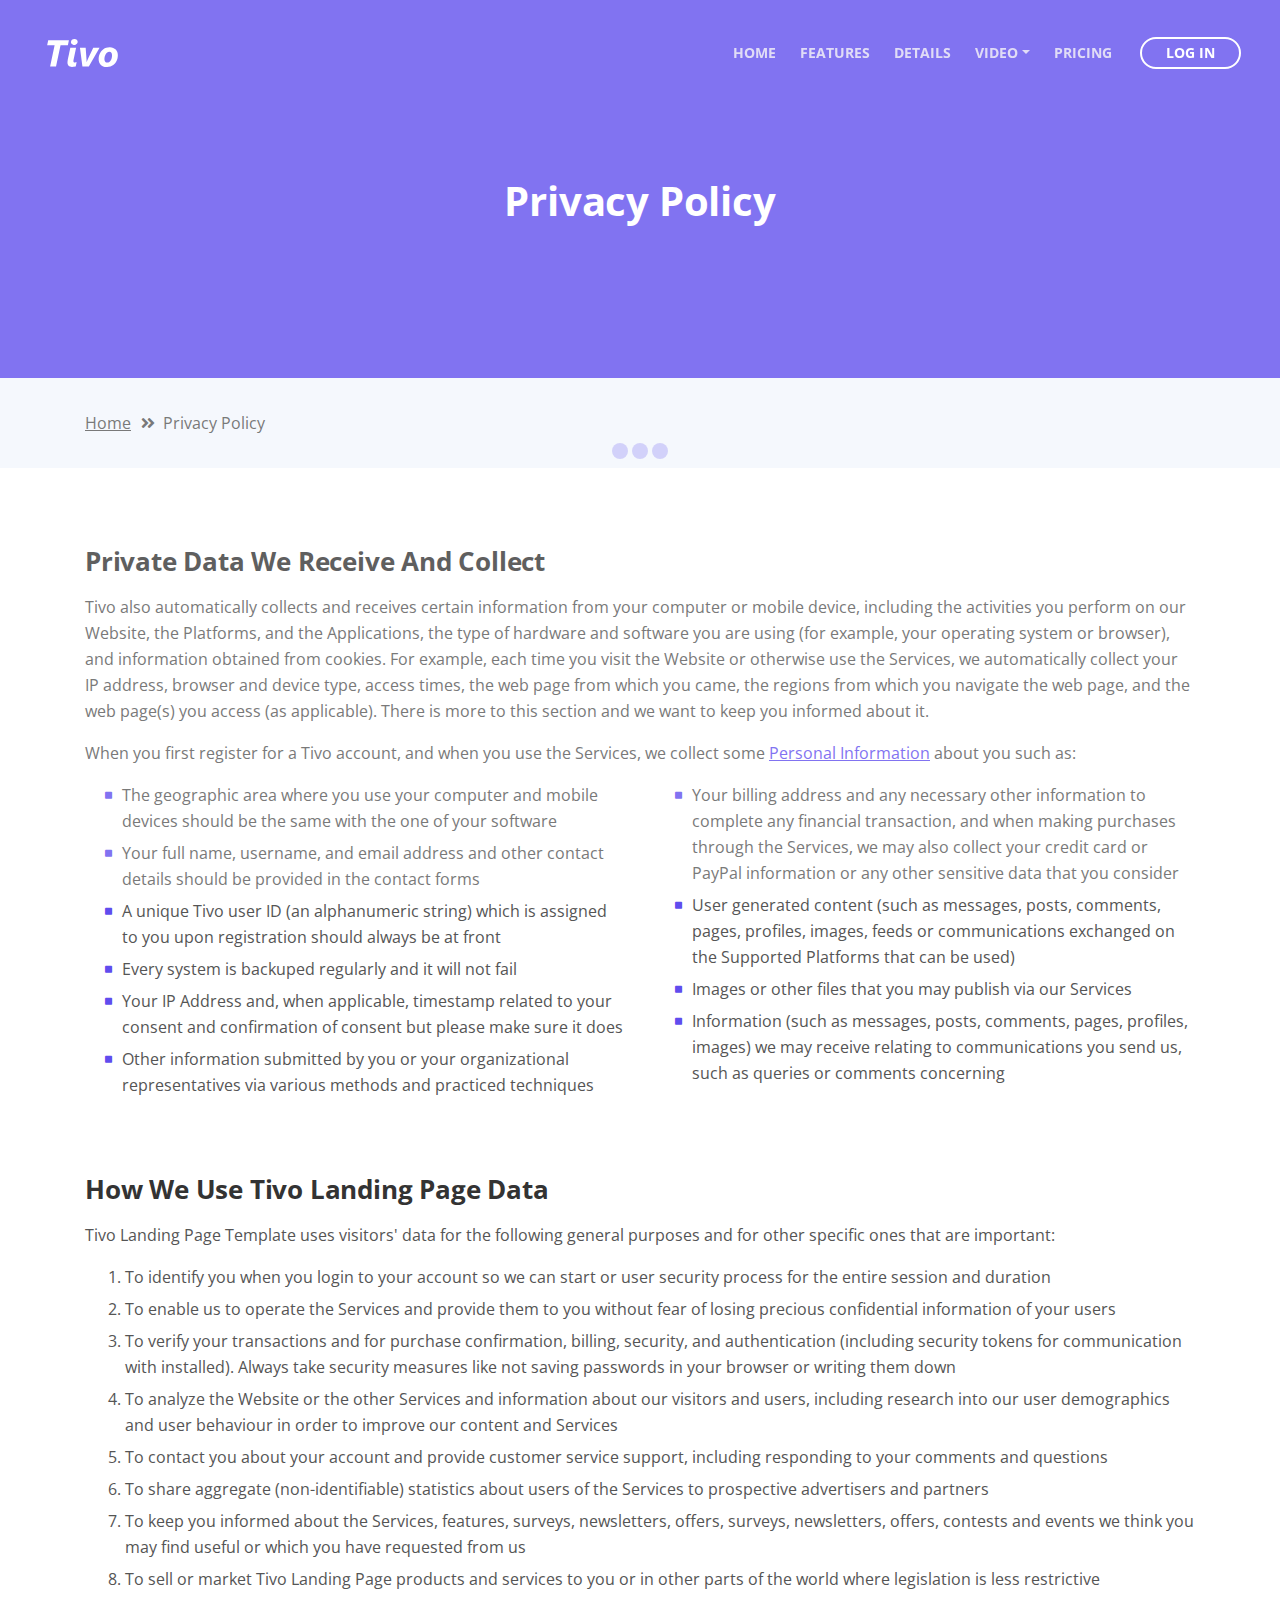
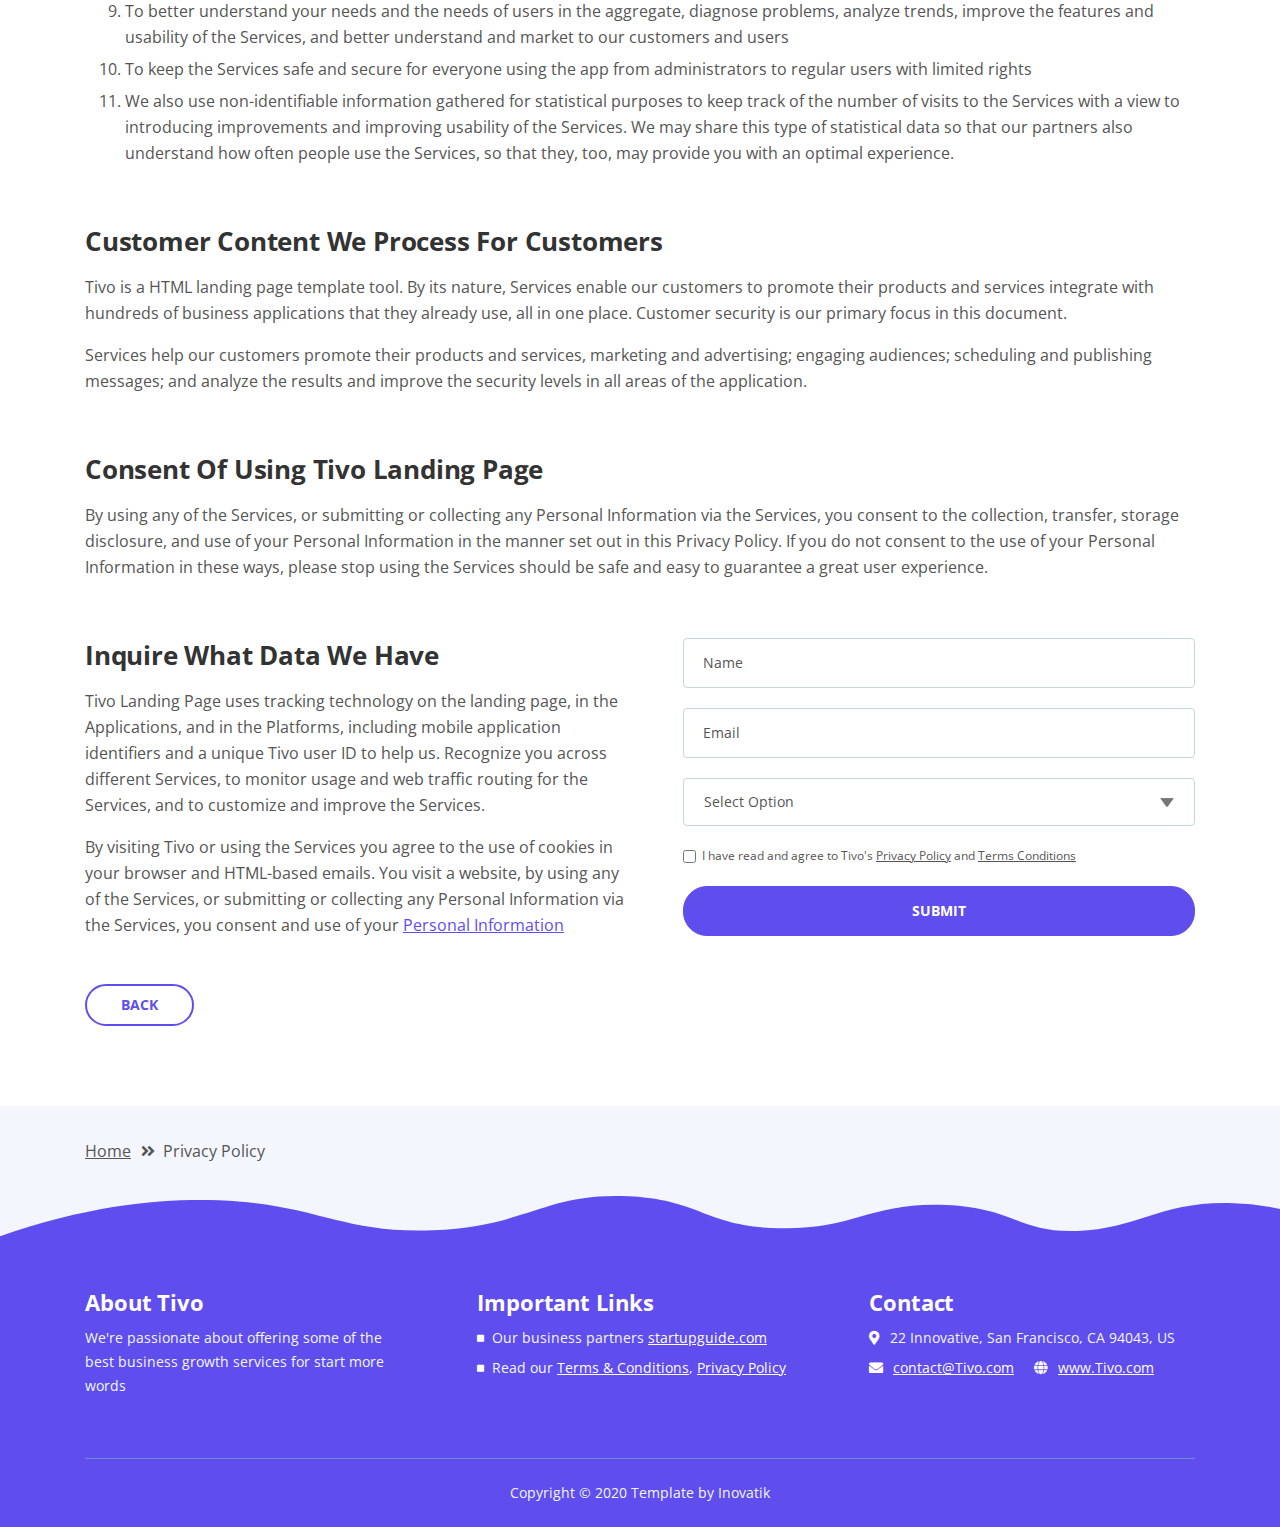
==== privacy-policy.html @ fe03e33a "Changed src to tivo-template" ====
<!DOCTYPE html>
<html lang="en">
<head>
    <meta charset="utf-8">
    <meta name="viewport" content="width=device-width, initial-scale=1, shrink-to-fit=no">
    
    <!-- SEO Meta Tags -->
    <meta name="description" content="Tivo is a HTML landing page template built with Bootstrap to help you crate engaging presentations for SaaS apps and convert visitors into users.">
    <meta name="author" content="Inovatik">

    <!-- OG Meta Tags to improve the way the post looks when you share the page on LinkedIn, Facebook, Google+ -->
	<meta property="og:site_name" content="" /> <!-- website name -->
	<meta property="og:site" content="" /> <!-- website link -->
	<meta property="og:title" content=""/> <!-- title shown in the actual shared post -->
	<meta property="og:description" content="" /> <!-- description shown in the actual shared post -->
	<meta property="og:image" content="" /> <!-- image link, make sure it's jpg -->
	<meta property="og:url" content="" /> <!-- where do you want your post to link to -->
	<meta property="og:type" content="article" />

    <!-- Website Title -->
    <title>Privacy Policy - Tivo - SaaS App HTML Landing Page Template</title>
    
    <!-- Styles -->
    <link href="https://fonts.googleapis.com/css?family=Open+Sans:400,400i,700&display=swap&subset=latin-ext" rel="stylesheet">
    <link href="css/bootstrap.css" rel="stylesheet">
    <link href="css/fontawesome-all.css" rel="stylesheet">
    <link href="css/swiper.css" rel="stylesheet">
	<link href="css/magnific-popup.css" rel="stylesheet">
	<link href="css/styles.css" rel="stylesheet">
	
	<!-- Favicon  -->
    <link rel="icon" href="images/favicon.png">
</head>
<body data-spy="scroll" data-target=".fixed-top">
    
    <!-- Preloader -->
	<div class="spinner-wrapper">
        <div class="spinner">
            <div class="bounce1"></div>
            <div class="bounce2"></div>
            <div class="bounce3"></div>
        </div>
    </div>
    <!-- end of preloader -->
    

    <!-- Navigation -->
    <nav class="navbar navbar-expand-lg navbar-dark navbar-custom fixed-top">
        <div class="container">

            <!-- Text Logo - Use this if you don't have a graphic logo -->
            <!-- <a class="navbar-brand logo-text page-scroll" href="index.html">Tivo</a> -->

            <!-- Image Logo -->
            <a class="navbar-brand logo-image" href="index.html"><img src="images/logo.svg" alt="alternative"></a> 
            
            <!-- Mobile Menu Toggle Button -->
            <button class="navbar-toggler" type="button" data-toggle="collapse" data-target="#navbarsExampleDefault" aria-controls="navbarsExampleDefault" aria-expanded="false" aria-label="Toggle navigation">
                <span class="navbar-toggler-awesome fas fa-bars"></span>
                <span class="navbar-toggler-awesome fas fa-times"></span>
            </button>
            <!-- end of mobile menu toggle button -->

            <div class="collapse navbar-collapse" id="navbarsExampleDefault">
                <ul class="navbar-nav ml-auto">
                    <li class="nav-item">
                        <a class="nav-link page-scroll" href="index.html#header">HOME <span class="sr-only">(current)</span></a>
                    </li>
                    <li class="nav-item">
                        <a class="nav-link page-scroll" href="index.html#features">FEATURES</a>
                    </li>
                    <li class="nav-item">
                        <a class="nav-link page-scroll" href="index.html#details">DETAILS</a>
                    </li>

                    <!-- Dropdown Menu -->          
                    <li class="nav-item dropdown">
                        <a class="nav-link dropdown-toggle page-scroll" href="index.html#video" id="navbarDropdown" role="button" aria-haspopup="true" aria-expanded="false">VIDEO</a>
                        <div class="dropdown-menu" aria-labelledby="navbarDropdown">
                            <a class="dropdown-item" href="article-details.html"><span class="item-text">ARTICLE DETAILS</span></a>
                            <div class="dropdown-items-divide-hr"></div>
                            <a class="dropdown-item" href="terms-conditions.html"><span class="item-text">TERMS CONDITIONS</span></a>
                            <div class="dropdown-items-divide-hr"></div>
                            <a class="dropdown-item" href="privacy-policy.html"><span class="item-text">PRIVACY POLICY</span></a>
                        </div>
                    </li>
                    <!-- end of dropdown menu -->

                    <li class="nav-item">
                        <a class="nav-link page-scroll" href="index.html#pricing">PRICING</a>
                    </li>
                </ul>
                <span class="nav-item">
                    <a class="btn-outline-sm" href="log-in.html">LOG IN</a>
                </span>
            </div>
        </div> <!-- end of container -->
    </nav> <!-- end of navbar -->
    <!-- end of navigation -->


    <!-- Header -->
    <header id="header" class="ex-header">
        <div class="container">
            <div class="row">
                <div class="col-md-12">
                    <h1>Privacy Policy</h1>
                </div> <!-- end of col -->
            </div> <!-- end of row -->
        </div> <!-- end of container -->
    </header> <!-- end of ex-header -->
    <!-- end of header -->


    <!-- Breadcrumbs -->
    <div class="ex-basic-1">
        <div class="container">
            <div class="row">
                <div class="col-lg-12">
                    <div class="breadcrumbs">
                        <a href="index.html">Home</a><i class="fa fa-angle-double-right"></i><span>Privacy Policy</span>
                    </div> <!-- end of breadcrumbs -->
                </div> <!-- end of col -->
            </div> <!-- end of row -->
        </div> <!-- end of container -->
    </div> <!-- end of ex-basic-1 -->
    <!-- end of breadcrumbs -->


    <!-- Privacy Content -->
    <div class="ex-basic-2">
        <div class="container">
            <div class="row">
                <div class="col-lg-12">
                    <div class="text-container">
                        <h3>Private Data We Receive And Collect</h3>
                        <p>Tivo also automatically collects and receives certain information from your computer or mobile device, including the activities you perform on our Website, the Platforms, and the Applications, the type of hardware and software you are using (for example, your operating system or browser), and information obtained from cookies. For example, each time you visit the Website or otherwise use the Services, we automatically collect your IP address, browser and device type, access times, the web page from which you came, the regions from which you navigate the web page, and the web page(s) you access (as applicable). There is more to this section and we want to keep you informed about it.</p>
                        <p>When you first register for a Tivo account, and when you use the Services, we collect some <a class="blue" href="#your-link">Personal Information</a> about you such as:</p>
                        <div class="row">
                            <div class="col-md-6">
                                <ul class="list-unstyled li-space-lg indent">
                                    <li class="media">
                                        <i class="fas fa-square"></i>
                                        <div class="media-body">The geographic area where you use your computer and mobile devices should be the same with the one of your software</div>
                                    </li>
                                    <li class="media">
                                        <i class="fas fa-square"></i>
                                        <div class="media-body">Your full name, username, and email address and other contact details should be provided in the contact forms</div>
                                    </li>
                                    <li class="media">
                                        <i class="fas fa-square"></i>
                                        <div class="media-body">A unique Tivo user ID (an alphanumeric string) which is assigned to you upon registration should always be at front</div>
                                    </li>
                                    <li class="media">
                                        <i class="fas fa-square"></i>
                                        <div class="media-body">Every system is backuped regularly and it will not fail</div>
                                    </li>
                                    <li class="media">
                                        <i class="fas fa-square"></i>
                                        <div class="media-body">Your IP Address and, when applicable, timestamp related to your consent and confirmation of consent but please make sure it does</div>
                                    </li>
                                    <li class="media">
                                        <i class="fas fa-square"></i>
                                        <div class="media-body">Other information submitted by you or your organizational representatives via various methods and practiced techniques</div>
                                    </li>
                                </ul>
                            </div> <!-- end of col -->

                            <div class="col-md-6">
                                <ul class="list-unstyled li-space-lg indent">
                                    <li class="media">
                                        <i class="fas fa-square"></i>
                                        <div class="media-body">Your billing address and any necessary other information to complete any financial transaction, and when making purchases through the Services, we may also collect your credit card or PayPal information or any other sensitive data that you consider</div>
                                    </li>
                                    <li class="media">
                                        <i class="fas fa-square"></i>
                                        <div class="media-body">User generated content (such as messages, posts, comments, pages, profiles, images, feeds or communications exchanged on the Supported Platforms that can be used)</div>
                                    </li>
                                    <li class="media">
                                        <i class="fas fa-square"></i>
                                        <div class="media-body">Images or other files that you may publish via our Services</div>
                                    </li>
                                    <li class="media">
                                        <i class="fas fa-square"></i>
                                        <div class="media-body">Information (such as messages, posts, comments, pages, profiles, images) we may receive relating to communications you send us, such as queries or comments concerning</div>
                                    </li>
                                </ul>
                            </div> <!-- end of col -->
                        </div> <!-- end of row -->
                    </div> <!-- end of text-container-->
                    
                    <div class="text-container">
                        <h3>How We Use Tivo Landing Page Data</h3>
                        <p>Tivo Landing Page Template uses visitors' data for the following general purposes and for other specific ones that are important:</p>
                        <ol class="li-space-lg">
                            <li>To identify you when you login to your account so we can start or user security process for the entire session and duration</li>
                            <li>To enable us to operate the Services and provide them to you without fear of losing precious confidential information of your users</li>
                            <li>To verify your transactions and for purchase confirmation, billing, security, and authentication (including security tokens for communication with installed). Always take security measures like not saving passwords in your browser or writing them down</li>
                            <li>To analyze the Website or the other Services and information about our visitors and users, including research into our user demographics and user behaviour in order to improve our content and Services</li>
                            <li>To contact you about your account and provide customer service support, including responding to your comments and questions</li>
                            <li>To share aggregate (non-identifiable) statistics about users of the Services to prospective advertisers and partners</li>
                            <li>To keep you informed about the Services, features, surveys, newsletters, offers, surveys, newsletters, offers, contests and events we think you may find useful or which you have requested from us</li>
                            <li>To sell or market Tivo Landing Page products and services to you or in other parts of the world where legislation is less restrictive</li>
                            <li>To better understand your needs and the needs of users in the aggregate, diagnose problems, analyze trends, improve the features and usability of the Services, and better understand and market to our customers and users</li>
                            <li>To keep the Services safe and secure for everyone using the app from administrators to regular users with limited rights</li>
                            <li>We also use non-identifiable information gathered for statistical purposes to keep track of the number of visits to the Services with a view to introducing improvements and improving usability of the Services. We may share this type of statistical data so that our partners also understand how often people use the Services, so that they, too, may provide you with an optimal experience.</li>
                        </ol>
                    </div> <!-- end of text-container -->

                    <div class="text-container">
                        <h3>Customer Content We Process For Customers</h3>
                        <p>Tivo is a HTML landing page template tool. By its nature, Services enable our customers to promote their products and services integrate with hundreds of business applications that they already use, all in one place. Customer security is our primary focus in this document.</p>
                        <p>Services help our customers promote their products and services, marketing and advertising; engaging audiences; scheduling and publishing messages; and analyze the results and improve the security levels in all areas of the application.</p>
                    </div> <!-- end of text container -->

                    <div class="text-container">
                        <h3>Consent Of Using Tivo Landing Page</h3>
					    <p>By using any of the Services, or submitting or collecting any Personal Information via the Services, you consent to the collection, transfer, storage disclosure, and use of your Personal Information in the manner set out in this Privacy Policy. If you do not consent to the use of your Personal Information in these ways, please stop using the Services should be safe and easy to guarantee a great user experience.</p>
                    </div> <!-- end of text-container -->
                                       
                    <div class="row">
                        <div class="col-md-6">
                            <div class="text-container last">
                                <h3>Inquire What Data We Have</h3>
                                <p>Tivo Landing Page uses tracking technology on the landing page, in the Applications, and in the Platforms, including mobile application identifiers and a unique Tivo user ID to help us. Recognize you across different Services, to monitor usage and web traffic routing for the Services, and to customize and improve the Services.</p>
                                <p>By visiting Tivo or using the Services you agree to the use of cookies in your browser and HTML-based emails. You visit a website, by using any of the Services, or submitting or collecting any Personal Information via the Services, you consent and use of your <a class="blue" href="#your-link">Personal Information</a></p>
                            </div> <!-- end of text container -->
                        </div> <!-- end of col-->
                        <div class="col-md-6">

                            <!-- Privacy Form -->
                            <div class="form-container">
                                <form id="privacyForm" data-toggle="validator" data-focus="false">
                                    <div class="form-group">
                                        <input type="text" class="form-control-input" id="pname" required>
                                        <label class="label-control" for="pname">Name</label>
                                        <div class="help-block with-errors"></div>
                                    </div>
                                    <div class="form-group">
                                        <input type="email" class="form-control-input" id="pemail" required>
                                        <label class="label-control" for="pemail">Email</label>
                                        <div class="help-block with-errors"></div>
                                    </div>
                                    <div class="form-group">
                                        <select class="form-control-select" id="pselect" required>
                                            <option class="select-option" value="" disabled selected>Select Option</option>
                                            <option class="select-option" value="Delete data">Delete my data</option>
                                            <option class="select-option" value="Show me data">Show me my data</option>
                                        </select>
                                        <div class="help-block with-errors"></div>
                                    </div>
                                    <div class="form-group checkbox">
                                        <input type="checkbox" id="pterms" value="Agreed-to-Terms" required>I have read and agree to Tivo's <a href="privacy-policy.html">Privacy Policy</a> and <a href="terms-conditions.html">Terms Conditions</a>
                                        <div class="help-block with-errors"></div>
                                    </div>
                                    <div class="form-group">
                                        <button type="submit" class="form-control-submit-button">SUBMIT</button>
                                    </div>
                                    <div class="form-message">
                                        <div id="pmsgSubmit" class="h3 text-center hidden"></div>
                                    </div>
                                </form>
                            </div> <!-- end of form container -->
                            <!-- end of privacy form -->

                        </div> <!-- end of col--> 
                    </div> <!-- end of row -->
                    <a class="btn-outline-reg" href="index.html">BACK</a>
                </div> <!-- end of col-->
            </div> <!-- end of row -->
        </div> <!-- end of container -->
    </div> <!-- end of ex-basic-2 -->
    <!-- end of privacy content -->


    <!-- Breadcrumbs -->
    <div class="ex-basic-1">
        <div class="container">
            <div class="row">
                <div class="col-lg-12">
                    <div class="breadcrumbs">
                        <a href="index.html">Home</a><i class="fa fa-angle-double-right"></i><span>Privacy Policy</span>
                    </div> <!-- end of breadcrumbs -->
                </div> <!-- end of col -->
            </div> <!-- end of row -->
        </div> <!-- end of container -->
    </div> <!-- end of ex-basic-1 -->
    <!-- end of breadcrumbs -->

    
    <!-- Footer -->
    <svg class="ex-footer-frame" data-name="Layer 2" xmlns="http://www.w3.org/2000/svg" preserveAspectRatio="none" viewBox="0 0 1920 79"><defs><style>.cls-2{fill:#5f4def;}</style></defs><title>footer-frame</title><path class="cls-2" d="M0,72.427C143,12.138,255.5,4.577,328.644,7.943c147.721,6.8,183.881,60.242,320.83,53.737,143-6.793,167.826-68.128,293-60.9,109.095,6.3,115.68,54.364,225.251,57.319,113.58,3.064,138.8-47.711,251.189-41.8,104.012,5.474,109.713,50.4,197.369,46.572,89.549-3.91,124.375-52.563,227.622-50.155A338.646,338.646,0,0,1,1920,23.467V79.75H0V72.427Z" transform="translate(0 -0.188)"/></svg>
    <div class="footer">
        <div class="container">
            <div class="row">
                <div class="col-md-4">
                    <div class="footer-col first">
                        <h4>About Tivo</h4>
                        <p class="p-small">We're passionate about offering some of the best business growth services for start more words</p>
                    </div>
                </div> <!-- end of col -->
                <div class="col-md-4">
                    <div class="footer-col middle">
                        <h4>Important Links</h4>
                        <ul class="list-unstyled li-space-lg p-small">
                            <li class="media">
                                <i class="fas fa-square"></i>
                                <div class="media-body">Our business partners <a class="white" href="#your-link">startupguide.com</a></div>
                            </li>
                            <li class="media">
                                <i class="fas fa-square"></i>
                                <div class="media-body">Read our <a class="white" href="terms-conditions.html">Terms & Conditions</a>, <a class="white" href="privacy-policy.html">Privacy Policy</a></div>
                            </li>
                        </ul>
                    </div>
                </div> <!-- end of col -->
                <div class="col-md-4">
                    <div class="footer-col last">
                        <h4>Contact</h4>
                        <ul class="list-unstyled li-space-lg p-small">
                            <li class="media">
                                <i class="fas fa-map-marker-alt"></i>
                                <div class="media-body">22 Innovative, San Francisco, CA 94043, US</div>
                            </li>
                            <li class="media">
                                <i class="fas fa-envelope"></i>
                                <div class="media-body"><a class="white" href="mailto:contact@Tivo.com">contact@Tivo.com</a> <i class="fas fa-globe"></i><a class="white" href="#your-link">www.Tivo.com</a></div>
                            </li>
                        </ul>
                    </div> 
                </div> <!-- end of col -->
            </div> <!-- end of row -->
        </div> <!-- end of container -->
    </div> <!-- end of footer -->  
    <!-- end of footer -->


    <!-- Copyright -->
    <div class="copyright">
        <div class="container">
            <div class="row">
                <div class="col-lg-12">
                    <p class="p-small">Copyright © 2020 <a href="https://inovatik.com">Template by Inovatik</a></p>
                </div> <!-- end of col -->
            </div> <!-- enf of row -->
        </div> <!-- end of container -->
    </div> <!-- end of copyright --> 
    <!-- end of copyright -->
    
    	
    <!-- Scripts -->
    <script src="js/jquery.min.js"></script> <!-- jQuery for Bootstrap's JavaScript plugins -->
    <script src="js/popper.min.js"></script> <!-- Popper tooltip library for Bootstrap -->
    <script src="js/bootstrap.min.js"></script> <!-- Bootstrap framework -->
    <script src="js/jquery.easing.min.js"></script> <!-- jQuery Easing for smooth scrolling between anchors -->
    <script src="js/swiper.min.js"></script> <!-- Swiper for image and text sliders -->
    <script src="js/jquery.magnific-popup.js"></script> <!-- Magnific Popup for lightboxes -->
    <script src="js/validator.min.js"></script> <!-- Validator.js - Bootstrap plugin that validates forms -->
    <script src="js/scripts.js"></script> <!-- Custom scripts -->
</body>
</html>
---- css/styles.css ----
/* Template: Tivo - SaaS App HTML Landing Page Template
   Author: Inovatik
   Created: Sep 2019
   Description: Master CSS file
*/

/*****************************************
Table Of Contents:

01. General Styles
02. Preloader
03. Navigation
04. Header
05. Customers
06. Description
07. Features
08. Features Lightboxes
09. Details
10. Video
11. Pricing
12. Testimonials
13. Newsletter
14. Footer
15. Copyright
16. Back To Top Button
17. Extra Pages
18. Sign Up and Log In Pages
19. Media Queries
******************************************/

/*****************************************
Colors:
- Backgrounds, buttons, bullets, icons - blue #5f4dee
- Backgrounds, light button, light body text - light gray #f3f7fd
- Headings text - black #333
- Body text - dark gray #555
******************************************/


/******************************/
/*     01. General Styles     */
/******************************/
body,
html {
    width: 100%;
	height: 100%;
}

body, p {
	color: #555; 
	font: 400 1rem/1.625rem "Open Sans", sans-serif;;
}

.p-large {
	font: 400 1.125rem/1.75rem "Open Sans", sans-serif;
}

.p-small {
	font: 400 0.875rem/1.5rem "Open Sans", sans-serif;
}

h1 {
	color: #333;
	font: 700 2.5rem/3.125rem "Open Sans", sans-serif;
	letter-spacing: -0.2px;
}

h2 {
	color: #333;
	font: 700 2rem/2.625rem "Open Sans", sans-serif;
	letter-spacing: -0.2px;
}

h3 {
	color: #333;
	font: 700 1.625rem/2.125rem "Open Sans", sans-serif;
	letter-spacing: -0.2px;
}

h4 {
	color: #333;
	font: 700 1.375rem/1.75rem "Open Sans", sans-serif;
	letter-spacing: -0.1px;
}

h5 {
	color: #333;
	font: 700 1.125rem/1.5rem "Open Sans", sans-serif;
	letter-spacing: -0.1px;
}

h6 {
	color: #333;
	font: 700 1rem/1.375rem "Open Sans", sans-serif;
	letter-spacing: -0.1px;
}

.above-heading {
	color: #5f4dee;
	font: 700 0.75rem/0.875rem "Open Sans", sans-serif;
	text-align: center;
}

.p-heading {
	margin-bottom: 3.25rem;
}

.testimonial-text {
	font: italic 400 1rem/1.625rem "Open Sans", sans-serif;
}

.testimonial-author {
	font: 700 1rem/1.625rem "Open Sans", sans-serif;
	letter-spacing: -0.1px;
}

.li-space-lg li {
	margin-bottom: 0.375rem;
}

.indent {
	padding-left: 1.25rem;
}

a {
	color: #555;
	text-decoration: underline;
}

a:hover {
	color: #555;
	text-decoration: underline;
}

a.white {
	color: #fff;
}

.decorative-line {
	display: block;
	width: 5rem;
	height: 0.5rem;
	margin-right: auto;
	margin-left: auto;
}

.blue {
	color: #5f4dee;
}

.btn-solid-reg {
	display: inline-block;
	padding: 1.1875rem 2.125rem 1.1875rem 2.125rem;
	border: 0.125rem solid #5f4dee;
	border-radius: 2rem;
	background-color: #5f4dee;
	color: #fff;
	font: 700 0.875rem/0 "Open Sans", sans-serif;
	text-decoration: none;
	transition: all 0.2s;
}

.btn-solid-reg:hover {
	background-color: transparent;
	color: #5f4dee;
	text-decoration: none;
}

.btn-solid-lg {
	display: inline-block;
	padding: 1.375rem 2.625rem 1.375rem 2.625rem;
	border: 0.125rem solid #5f4dee;
	border-radius: 2rem;
	background-color: #5f4dee;
	color: #fff;
	font: 700 0.875rem/0 "Open Sans", sans-serif;
	text-decoration: none;
	transition: all 0.2s;
}

.btn-solid-lg:hover {
	background-color: transparent;
	color: #5f4dee;
	text-decoration: none;
}

.btn-outline-reg {
	display: inline-block;
	padding: 1.1875rem 2.125rem 1.1875rem 2.125rem;
	border: 0.125rem solid #5f4dee;
	border-radius: 2rem;
	background-color: transparent;
	color: #5f4dee;
	font: 700 0.875rem/0 "Open Sans", sans-serif;
	text-decoration: none;
	transition: all 0.2s;
}

.btn-outline-reg:hover {
	background-color: #5f4dee;
	color: #fff;
	text-decoration: none;
}

.btn-outline-lg {
	display: inline-block;
	padding: 1.375rem 2.625rem 1.375rem 2.625rem;
	border: 0.125rem solid #5f4dee;
	border-radius: 2rem;
	background-color: transparent;
	color: #5f4dee;
	font: 700 0.875rem/0 "Open Sans", sans-serif;
	text-decoration: none;
	transition: all 0.2s;
}

.btn-outline-lg:hover {
	background-color: #5f4dee;
	color: #fff;
	text-decoration: none;
}

.btn-outline-sm {
	display: inline-block;
	padding: 0.875rem 1.5rem 0.875rem 1.5rem;
	border: 0.125rem solid #5f4dee;
	border-radius: 2rem;
	background-color: transparent;
	color: #5f4dee;
	font: 700 0.875rem/0 "Open Sans", sans-serif;
	text-decoration: none;
	transition: all 0.2s;
}

.btn-outline-sm:hover {
	background-color: #5f4dee;
	color: #fff;
	text-decoration: none;
}

.form-group {
	position: relative;
	margin-bottom: 1.25rem;
}

.form-group.has-error.has-danger {
	margin-bottom: 0.625rem;
}

.form-group.has-error.has-danger .help-block.with-errors ul {
	margin-top: 0.375rem;
}

.label-control {
	position: absolute;
	top: 0.87rem;
	left: 1.25rem;
	color: #555;
	opacity: 1;
	font: 400 0.875rem/1.375rem "Open Sans", sans-serif;
	cursor: text;
	transition: all 0.2s ease;
}

/* IE10+ hack to solve lower label text position compared to the rest of the browsers */
@media screen and (-ms-high-contrast: active), screen and (-ms-high-contrast: none) {  
	.label-control {
		top: 0.9375rem;
	}
}

.form-control-input:focus + .label-control,
.form-control-input.notEmpty + .label-control,
.form-control-textarea:focus + .label-control,
.form-control-textarea.notEmpty + .label-control {
	top: 0.125rem;
	opacity: 1;
	font-size: 0.75rem;
	font-weight: 700;
}

.form-control-input,
.form-control-select {
	display: block; /* needed for proper display of the label in Firefox, IE, Edge */
	width: 100%;
	padding-top: 1.0625rem;
	padding-bottom: 0.0625rem;
	padding-left: 1.25rem;
	border: 1px solid #c4d8dc;
	border-radius: 0.25rem;
	background-color: #fff;
	color: #555;
	font: 400 0.875rem/1.875rem "Open Sans", sans-serif;
	transition: all 0.2s;
	-webkit-appearance: none; /* removes inner shadow on form inputs on ios safari */
}

.form-control-select {
	padding-top: 0.5rem;
	padding-bottom: 0.5rem;
	height: 3rem;
}

/* IE10+ hack to solve lower label text position compared to the rest of the browsers */
@media screen and (-ms-high-contrast: active), screen and (-ms-high-contrast: none) {  
	.form-control-input {
		padding-top: 1.25rem;
		padding-bottom: 0.75rem;
		line-height: 1.75rem;
	}

	.form-control-select {
		padding-top: 0.875rem;
		padding-bottom: 0.75rem;
		height: 3.125rem;
		line-height: 2.125rem;
	}
}

select {
    /* you should keep these first rules in place to maintain cross-browser behavior */
    -webkit-appearance: none;
	-moz-appearance: none;
	-ms-appearance: none;
    -o-appearance: none;
    appearance: none;
    background-image: url('../images/down-arrow.png');
    background-position: 96% 50%;
    background-repeat: no-repeat;
    outline: none;
}

select::-ms-expand {
    display: none; /* removes the ugly default down arrow on select form field in IE11 */
}

.form-control-textarea {
	display: block; /* used to eliminate a bottom gap difference between Chrome and IE/FF */
	width: 100%;
	height: 8rem; /* used instead of html rows to normalize height between Chrome and IE/FF */
	padding-top: 1.25rem;
	padding-left: 1.3125rem;
	border: 1px solid #c4d8dc;
	border-radius: 0.25rem;
	background-color: #fff;
	color: #555;
	font: 400 0.875rem/1.75rem "Open Sans", sans-serif;
	transition: all 0.2s;
}

.form-control-input:focus,
.form-control-select:focus,
.form-control-textarea:focus {
	border: 1px solid #a1a1a1;
	outline: none; /* Removes blue border on focus */
}

.form-control-input:hover,
.form-control-select:hover,
.form-control-textarea:hover {
	border: 1px solid #a1a1a1;
}

.checkbox {
	font: 400 0.75rem/1.25rem "Open Sans", sans-serif;
}

input[type='checkbox'] {
	vertical-align: -15%;
	margin-right: 0.375rem;
}

/* IE10+ hack to raise checkbox field position compared to the rest of the browsers */
@media screen and (-ms-high-contrast: active), screen and (-ms-high-contrast: none) {  
	input[type='checkbox'] {
		vertical-align: -9%;
	}
}

.form-control-submit-button {
	display: inline-block;
	width: 100%;
	height: 3.125rem;
	border: 1px solid #5f4dee;
	border-radius: 1.5rem;
	background-color: #5f4dee;
	color: #fff;
	font: 700 0.875rem/0 "Open Sans", sans-serif;
	cursor: pointer;
	transition: all 0.2s;
}

.form-control-submit-button:hover {
	background-color: transparent;
	color: #5f4dee;
}

/* Form Success And Error Message Formatting */
#smsgSubmit.h3.text-center.tada.animated,
#lmsgSubmit.h3.text-center.tada.animated,
#nmsgSubmit.h3.text-center.tada.animated,
#pmsgSubmit.h3.text-center.tada.animated,
#smsgSubmit.h3.text-center,
#lmsgSubmit.h3.text-center,
#nmsgSubmit.h3.text-center,
#pmsgSubmit.h3.text-center {
	display: block;
	margin-bottom: 0;
	color: #555;
	font-size: 1.125rem;
	line-height: 1rem;
}

.help-block.with-errors .list-unstyled {
	color: #555;
	font-size: 0.75rem;
	line-height: 1.125rem;
	text-align: left;
}

.help-block.with-errors ul {
	margin-bottom: 0;
}
/* end of form success and error message formatting */

/* Form Success And Error Message Animation - Animate.css */
@-webkit-keyframes tada {
	from {
		-webkit-transform: scale3d(1, 1, 1);
		-ms-transform: scale3d(1, 1, 1);
		transform: scale3d(1, 1, 1);
	}
	10%, 20% {
		-webkit-transform: scale3d(.9, .9, .9) rotate3d(0, 0, 1, -3deg);
		-ms-transform: scale3d(.9, .9, .9) rotate3d(0, 0, 1, -3deg);
		transform: scale3d(.9, .9, .9) rotate3d(0, 0, 1, -3deg);
	}
	30%, 50%, 70%, 90% {
		-webkit-transform: scale3d(1.1, 1.1, 1.1) rotate3d(0, 0, 1, 3deg);
		-ms-transform: scale3d(1.1, 1.1, 1.1) rotate3d(0, 0, 1, 3deg);
		transform: scale3d(1.1, 1.1, 1.1) rotate3d(0, 0, 1, 3deg);
	}
	40%, 60%, 80% {
		-webkit-transform: scale3d(1.1, 1.1, 1.1) rotate3d(0, 0, 1, -3deg);
		-ms-transform: scale3d(1.1, 1.1, 1.1) rotate3d(0, 0, 1, -3deg);
		transform: scale3d(1.1, 1.1, 1.1) rotate3d(0, 0, 1, -3deg);
	}
	to {
		-webkit-transform: scale3d(1, 1, 1);
		-ms-transform: scale3d(1, 1, 1);
		transform: scale3d(1, 1, 1);
	}
}

@keyframes tada {
	from {
		-webkit-transform: scale3d(1, 1, 1);
		-ms-transform: scale3d(1, 1, 1);
		transform: scale3d(1, 1, 1);
	}
	10%, 20% {
		-webkit-transform: scale3d(.9, .9, .9) rotate3d(0, 0, 1, -3deg);
		-ms-transform: scale3d(.9, .9, .9) rotate3d(0, 0, 1, -3deg);
		transform: scale3d(.9, .9, .9) rotate3d(0, 0, 1, -3deg);
	}
	30%, 50%, 70%, 90% {
		-webkit-transform: scale3d(1.1, 1.1, 1.1) rotate3d(0, 0, 1, 3deg);
		-ms-transform: scale3d(1.1, 1.1, 1.1) rotate3d(0, 0, 1, 3deg);
		transform: scale3d(1.1, 1.1, 1.1) rotate3d(0, 0, 1, 3deg);
	}
	40%, 60%, 80% {
		-webkit-transform: scale3d(1.1, 1.1, 1.1) rotate3d(0, 0, 1, -3deg);
		-ms-transform: scale3d(1.1, 1.1, 1.1) rotate3d(0, 0, 1, -3deg);
		transform: scale3d(1.1, 1.1, 1.1) rotate3d(0, 0, 1, -3deg);
	}
	to {
		-webkit-transform: scale3d(1, 1, 1);
		-ms-transform: scale3d(1, 1, 1);
		transform: scale3d(1, 1, 1);
	}
}

.tada {
	-webkit-animation-name: tada;
	animation-name: tada;
}

.animated {
	-webkit-animation-duration: 1s;
	animation-duration: 1s;
	-webkit-animation-fill-mode: both;
	animation-fill-mode: both;
}
/* end of form success and error message animation - Animate.css */

/* Fade-move Animation For Details Lightbox - Magnific Popup */
/* at start */
.my-mfp-slide-bottom .zoom-anim-dialog {
	opacity: 0;
	transition: all 0.2s ease-out;
	-webkit-transform: translateY(-1.25rem) perspective(37.5rem) rotateX(10deg);
	-ms-transform: translateY(-1.25rem) perspective(37.5rem) rotateX(10deg);
	transform: translateY(-1.25rem) perspective(37.5rem) rotateX(10deg);
}

/* animate in */
.my-mfp-slide-bottom.mfp-ready .zoom-anim-dialog {
	opacity: 1;
	-webkit-transform: translateY(0) perspective(37.5rem) rotateX(0); 
	-ms-transform: translateY(0) perspective(37.5rem) rotateX(0); 
	transform: translateY(0) perspective(37.5rem) rotateX(0); 
}

/* animate out */
.my-mfp-slide-bottom.mfp-removing .zoom-anim-dialog {
	opacity: 0;
	-webkit-transform: translateY(-0.625rem) perspective(37.5rem) rotateX(10deg); 
	-ms-transform: translateY(-0.625rem) perspective(37.5rem) rotateX(10deg); 
	transform: translateY(-0.625rem) perspective(37.5rem) rotateX(10deg); 
}

/* dark overlay, start state */
.my-mfp-slide-bottom.mfp-bg {
	opacity: 0;
	transition: opacity 0.2s ease-out;
}

/* animate in */
.my-mfp-slide-bottom.mfp-ready.mfp-bg {
	opacity: 0.8;
}
/* animate out */
.my-mfp-slide-bottom.mfp-removing.mfp-bg {
	opacity: 0;
}
/* end of fade-move animation for details lightbox - magnific popup */

/* Fade Animation For Image Lightbox - Magnific Popup */
@-webkit-keyframes fadeIn {
	from {
		opacity: 0;
	}
	to {
		opacity: 1;
	}
}

@keyframes fadeIn {
	from {
		opacity: 0;
	}
	to {
		opacity: 1;
	}
}

.fadeIn {
	-webkit-animation: fadeIn 0.6s;
	animation: fadeIn 0.6s;
}

@-webkit-keyframes fadeOut {
	from {
		opacity: 1;
	}
	to {
		opacity: 0;
	}
}

@keyframes fadeOut {
	from {
		opacity: 1;
	}
	to {
		opacity: 0;
	}
}

.fadeOut {
	-webkit-animation: fadeOut 0.8s;
	animation: fadeOut 0.8s;
}
/* end of fade animation for image lightbox - magnific popup */


/*************************/
/*     02. Preloader     */
/*************************/
.spinner-wrapper {
	position: fixed;
	z-index: 999999;
	top: 0;
	right: 0;
	bottom: 0;
	left: 0;
	background: #fff;
}

.spinner {
	position: absolute;
	top: 50%; /* centers the loading animation vertically one the screen */
	left: 50%; /* centers the loading animation horizontally one the screen */
	width: 3.75rem;
	height: 1.25rem;
	margin: -0.625rem 0 0 -1.875rem; /* is width and height divided by two */ 
	text-align: center;
}

.spinner > div {
	display: inline-block;
	width: 1rem;
	height: 1rem;
	border-radius: 100%;
	background-color: #5f4dee;
	-webkit-animation: sk-bouncedelay 1.4s infinite ease-in-out both;
	animation: sk-bouncedelay 1.4s infinite ease-in-out both;
}

.spinner .bounce1 {
	-webkit-animation-delay: -0.32s;
	animation-delay: -0.32s;
}

.spinner .bounce2 {
	-webkit-animation-delay: -0.16s;
	animation-delay: -0.16s;
}

@-webkit-keyframes sk-bouncedelay {
	0%, 80%, 100% { -webkit-transform: scale(0); }
	40% { -webkit-transform: scale(1.0); }
}

@keyframes sk-bouncedelay {
	0%, 80%, 100% { 
		-webkit-transform: scale(0);
		-ms-transform: scale(0);
		transform: scale(0);
	} 40% { 
		-webkit-transform: scale(1.0);
		-ms-transform: scale(1.0);
		transform: scale(1.0);
	}
}


/**************************/
/*     03. Navigation     */
/**************************/
.navbar-custom {
	background-color: #5f4dee;
	box-shadow: 0 0.0625rem 0.375rem 0 rgba(0, 0, 0, 0.1);
	font: 700 0.875rem/0.875rem "Open Sans", sans-serif;
	transition: all 0.2s;
}

.navbar-custom .container {
	max-width: 87.5rem;
}

.navbar-custom .navbar-brand.logo-image img {
    width: 4.4375rem;
	height: 1.75rem;
}

.navbar-custom .navbar-brand.logo-text {
	font: 700 2rem/1.5rem "Open Sans", sans-serif;
	color: #fff;;
	text-decoration: none;
}

.navbar-custom .navbar-nav {
	margin-top: 0.75rem;
	margin-bottom: 0.5rem;
}

.navbar-custom .nav-item .nav-link {
	padding: 0.625rem 0.75rem 0.625rem 0.75rem;
	color: #f7f5f5;
	opacity: 0.8;
	text-decoration: none;
	transition: all 0.2s ease;
}

.navbar-custom .nav-item .nav-link:hover,
.navbar-custom .nav-item .nav-link.active {
	color: #fff;
	opacity: 1;
}

/* Dropdown Menu */
.navbar-custom .dropdown:hover > .dropdown-menu {
	display: block; /* this makes the dropdown menu stay open while hovering it */
	min-width: auto;
	animation: fadeDropdown 0.2s; /* required for the fade animation */
}

@keyframes fadeDropdown {
    0% {
        opacity: 0;
    }

    100% {
        opacity: 1;
    }
}

.navbar-custom .dropdown-toggle:focus { /* removes dropdown outline on focus */
	outline: 0;
}

.navbar-custom .dropdown-menu {
	margin-top: 0;
	border: none;
	border-radius: 0.25rem;
	background-color: #5f4dee;
}

.navbar-custom .dropdown-item {
	color: #f7f5f5;
	opacity: 0.8;
	font: 700 0.875rem/0.875rem "Open Sans", sans-serif;
	text-decoration: none;
}

.navbar-custom .dropdown-item:hover {
	background-color: #5f4dee;
	color: #fff;
	opacity: 1;
}

.navbar-custom .dropdown-items-divide-hr {
	width: 100%;
	height: 1px;
	margin: 0.75rem auto 0.725rem auto;
	border: none;
	background-color: #c4d8dc;
	opacity: 0.2;
}
/* end of dropdown menu */

.navbar-custom .nav-item .btn-outline-sm {
	margin-top: 0.25rem;
	margin-bottom: 1.375rem;
	margin-left: 0.5rem;
	border: 0.125rem solid #fff;
	color: #fff;
}

.navbar-custom .nav-item .btn-outline-sm:hover {
	background-color: #fff;
	color: #5f4dee;
}

.navbar-custom .navbar-toggler {
	padding: 0;
	border: none;
	color: #fff;
	font-size: 2rem;
}

.navbar-custom button[aria-expanded='false'] .navbar-toggler-awesome.fas.fa-times{
	display: none;
}

.navbar-custom button[aria-expanded='false'] .navbar-toggler-awesome.fas.fa-bars{
	display: inline-block;
}

.navbar-custom button[aria-expanded='true'] .navbar-toggler-awesome.fas.fa-bars{
	display: none;
}

.navbar-custom button[aria-expanded='true'] .navbar-toggler-awesome.fas.fa-times{
	display: inline-block;
	margin-right: 0.125rem;
}


/*********************/
/*    04. Header     */
/*********************/
.header {
	background-color: #5f4dee;
}

.header .header-content {
	padding-top: 8rem;
	padding-bottom: 4rem;
	text-align: center;
}

.header .text-container {
	margin-bottom: 3rem;
}

.header h1 {
	margin-bottom: 1rem;
	color: #fff;
	font-size: 2.5rem;
	line-height: 3rem;
}

.header .p-large {
	margin-bottom: 2rem;
	color: #f3f7fd;
}

.header .btn-solid-lg {
	margin-right: 0.5rem;
	margin-bottom: 1.125rem;
	margin-left: 0.5rem;
	border-color: #f3f7fd;
	background-color: #f3f7fd;
	color: #5f4dee;
}

.header .btn-solid-lg:hover {
	background: transparent;
	color: #f3f7fd;
}

.header .btn-outline-lg {
	border-color: #f3f7fd;
	color: #f3f7fd;
}

.header .btn-outline-lg:hover {
	background-color: #f3f7fd;
	color: #5f4dee;
}

.header-frame {
	margin-top: -1px; /* To remove white margin in FF */
	width: 100%;
	height: 2.25rem;
}


/*************************/
/*     05. Customers     */
/*************************/
.slider-1 {
	padding-top: 5rem;
	padding-bottom: 3.25rem;
}

.slider-1 .slider-container {
	text-align: center;
}


/***************************/
/*     06. Description     */
/***************************/
.cards-1 {
	padding-top: 3.25rem;
	padding-bottom: 3rem;
	text-align: center;
}

.cards-1 .h2-heading {
	margin-bottom: 3.5rem;
}

.cards-1 .card {
	max-width: 21rem;
	margin-right: auto;
	margin-bottom: 3.5rem;
	margin-left: auto;
	padding: 0;
	border: none;
}

.cards-1 .card-image {
	max-width: 16rem;
	margin-right: auto;
	margin-bottom: 2rem;
	margin-left: auto;
}

.cards-1 .card-title {
	margin-bottom: 0.5rem;
}

.cards-1 .card-body {
	padding: 0;
}


/************************/
/*     07. Features     */
/************************/
.tabs {
	padding-top: 8rem;
	padding-bottom: 8.125rem;
	background-color: #f3f7fd;
}

.tabs .h2-heading,
.tabs .p-heading {
	text-align: center;
}

.tabs .nav-tabs {
	display: block;
	margin-bottom: 2.25rem;
	border-bottom: none;
}

.tabs .nav-link {
	padding: 0.375rem 1rem 0.375rem 1rem;
	border: none;
	color: #86929b;
	font-weight: 700;
	font-size: 1.25rem;
	line-height: 1.75rem;
	text-align: center;
	text-decoration: none;
	transition: all 0.2s ease;
}

.tabs .nav-link:hover,
.tabs .nav-link.active {
	background: transparent;
	color: #5f4dee;
}

.tabs .nav-link .fas {
	margin-right: 0.625rem;
}

.tabs .image-container {
	margin-bottom: 2.75rem;
}

.tabs .list-unstyled .fas {
	color: #5f4dee;
	font-size: 0.5rem;
	line-height: 1.625rem;
}

.tabs .list-unstyled .media-body {
	margin-left: 0.625rem;
}

.tabs #tab-1 h3 {
	margin-bottom: 0.75rem;
}

.tabs #tab-1 .list-unstyled {
	margin-bottom: 1.5rem;
}

.tabs #tab-2 h3 {
	margin-bottom: 0.75rem;
}

.tabs #tab-2 .list-unstyled {
	margin-bottom: 1.5rem;
}

.tabs #tab-3 h3 {
	margin-bottom: 0.75rem;
}

.tabs #tab-3 .list-unstyled {
	margin-bottom: 1.5rem;
}


/***********************************/
/*     08. Features Lightboxes     */
/***********************************/
.lightbox-basic {
	margin: 2.5rem auto;
	padding: 2rem 1.5rem 2rem 1.5rem;
	border-radius: 0.25rem;
	background: #fff;
	text-align: left;
}

.lightbox-basic .container {
	padding-right: 0;
	padding-left: 0;
}

.lightbox-basic .image-container {
	max-width: 33.75rem;
	margin-right: auto;
	margin-bottom: 3rem;
	margin-left: auto;
}

.lightbox-basic h3 {
	margin-bottom: 0.5rem;
}

.lightbox-basic hr {
	width: 2.5rem;
	height: 0.125rem;
	margin-top: 0;
	margin-bottom: 0.875rem;
	margin-left: 0;
	border: 0;
	background-color: #5f4dee;
	text-align: left;
}

.lightbox-basic h4 {
	margin-bottom: 1rem;
}

.lightbox-basic .list-unstyled .fas {
	color:#5f4dee;
	font-size: 0.5rem;
	line-height: 1.625rem;
}

.lightbox-basic .list-unstyled .media-body {
	margin-left: 0.625rem;
}

.lightbox-basic .btn-outline-reg,
.lightbox-basic .btn-solid-reg {
	margin-top: 0.75rem;
}

/* Signup Button */
.lightbox-basic .btn-solid-reg.mfp-close {
	position: relative;
	width: auto;
	height: auto;
	color: #fff;
	opacity: 1;
}

.lightbox-basic .btn-solid-reg.mfp-close:hover {
	color: #5f4dee;
}
/* end of signup Button */

/* Back Button */
.lightbox-basic a.mfp-close.as-button {
	position: relative;
	width: auto;
	height: auto;
	margin-left: 0.375rem;
	color: #5f4dee;
	opacity: 1;
}

.lightbox-basic a.mfp-close.as-button:hover {
	color: #fff;
}
/* end of back button */

.lightbox-basic button.mfp-close.x-button {
	position: absolute;
	top: -0.125rem;
	right: -0.125rem;
	width: 2.75rem;
	height: 2.75rem;
	color: #707984;
}


/***********************/
/*     09. Details     */
/***********************/
.basic-1 {
	padding-top: 7.5rem;
	padding-bottom: 8rem;
}

.basic-1 .text-container {
	margin-bottom: 3.75rem;
}

.basic-1 .list-unstyled {
	margin-bottom: 1.375rem;
}

.basic-1 .list-unstyled .fas {
	color: #5f4dee;
	font-size: 0.5rem;
	line-height: 1.625rem;
}

.basic-1 .list-unstyled .media-body {
	margin-left: 0.625rem;
}


/*********************/
/*     10. Video     */
/*********************/
.basic-2 {
	padding-top: 8rem;
	padding-bottom: 6.75rem;
	background-color: #f3f7fd;
	text-align: center;
}

.basic-2 .image-container {
	margin-bottom: 2rem;
}

.basic-2 .image-container img {
	border-radius: 0.75rem;
}

.basic-2 .video-wrapper {
	position: relative;
}

/* Video Play Button */
.basic-2 .video-play-button {
	position: absolute;
	z-index: 10;
	top: 50%;
	left: 50%;
	display: block;
	box-sizing: content-box;
	width: 2rem;
	height: 2.75rem;
	padding: 1.125rem 1.25rem 1.125rem 1.75rem;
	border-radius: 50%;
	-webkit-transform: translateX(-50%) translateY(-50%);
	-ms-transform: translateX(-50%) translateY(-50%);
	transform: translateX(-50%) translateY(-50%);
}
  
.basic-2 .video-play-button:before {
	content: "";
	position: absolute;
	z-index: 0;
	top: 50%;
	left: 50%;
	display: block;
	width: 4.75rem;
	height: 4.75rem;
	border-radius: 50%;
	background: #5f4dee;
	animation: pulse-border 1500ms ease-out infinite;
	-webkit-transform: translateX(-50%) translateY(-50%);
	-ms-transform: translateX(-50%) translateY(-50%);
	transform: translateX(-50%) translateY(-50%);
}
  
.basic-2 .video-play-button:after {
	content: "";
	position: absolute;
	z-index: 1;
	top: 50%;
	left: 50%;
	display: block;
	width: 4.375rem;
	height: 4.375rem;
	border-radius: 50%;
	background: #5f4dee;
	transition: all 200ms;
	-webkit-transform: translateX(-50%) translateY(-50%);
	-ms-transform: translateX(-50%) translateY(-50%);
	transform: translateX(-50%) translateY(-50%);
}
  
.basic-2 .video-play-button span {
	position: relative;
	display: block;
	z-index: 3;
	top: 0.375rem;
	left: 0.25rem;
	width: 0;
	height: 0;
	border-left: 1.625rem solid #fff;
	border-top: 1rem solid transparent;
	border-bottom: 1rem solid transparent;
}
  
@keyframes pulse-border {
	0% {
		transform: translateX(-50%) translateY(-50%) translateZ(0) scale(1);
		opacity: 1;
	}
	100% {
		transform: translateX(-50%) translateY(-50%) translateZ(0) scale(1.5);
		opacity: 0;
	}
}
/* end of video play button */  

.basic-2 .p-heading {
	margin-bottom: 1rem;
}


/***********************/
/*     11. Pricing     */
/***********************/
.cards-2 {
	padding-top: 7.875rem;
	padding-bottom: 2.25rem;
	text-align: center;
}

.cards-2 .h2-heading {
	margin-bottom: 3.75rem;
}

.cards-2 .card {
	display: block;
	max-width: 19rem;
	margin-right: auto;
	margin-bottom: 3rem;
	margin-left: auto;
	border: 1px solid #ccd3df;
	border-radius: 0.375rem;
}

.cards-2 .card .card-body {
	padding: 2.5rem 2rem 2.75rem 2em;
}

.cards-2 .card .card-title {
	margin-bottom: 0.5rem;
	color: #5f4dee;
	font: 700 1.125rem/1.5rem "Open Sans", sans-serif;
}

.cards-2 .card .price .currency {
	margin-right: 0.25rem;
	color: #434c54;
	font-weight: 700;
	font-size: 1.5rem;
	vertical-align: 40%;
}

.cards-2 .card .price .value {
	color: #434c54;
	font: 700 3.25rem/3.5rem "Open Sans", sans-serif;
	text-align: center;
}

.cards-2 .card .frequency {
	font-size: 0.875rem;
}

.cards-2 .card .divider {
	height: 1px;
	margin-top: 1.75rem;
	margin-bottom: 2rem;
	border: none;
	background-color: #ccd3df;
}

.cards-2 .card .list-unstyled {
	margin-top: 1.875rem;
	margin-bottom: 1.625rem;
	text-align: left;
}

.cards-2 .card .list-unstyled .media {
	margin-bottom: 0.5rem;
}

.cards-2 .card .list-unstyled .fas {
	color: #5f4dee;
	font-size: 0.875rem;
	line-height: 1.625rem;
}

.cards-2 .card .list-unstyled .fas.fa-times {
	margin-left: 0.1875rem;
	margin-right: 0.125rem;
	color: #555;
}

.cards-2 .card .list-unstyled .media-body {
	margin-left: 0.625rem;
}


/****************************/
/*     12. Testimonials     */
/****************************/
.slider-2 {
	padding-top: 2.75rem;
	padding-bottom: 4rem;
}

.slider-2 .slider-container {
	position: relative;
}

.slider-2 .swiper-container {
	position: static;
	width: 82%;
	text-align: center;
}

.slider-2 .image-wrapper {
	width: 6rem;
	margin-right: auto;
	margin-bottom: 1rem;
	margin-left: auto;
}

.slider-2 .image-wrapper img {
	border-radius: 50%;
}

.slider-2 .testimonial-text {
	margin-bottom: 0.5rem;
}

.slider-2 .testimonial-author {
	color: #333;
}

.slider-2 .swiper-button-prev,
.slider-2 .swiper-button-next {
	width: 1.125rem;
}

.slider-2 .swiper-button-prev:focus,
.slider-2 .swiper-button-next:focus {
	/* even if you can't see it chrome you can see it on mobile device */
	outline: none;
}

.slider-2 .swiper-button-prev {
	left: -0.375rem;
	background-image: url("data:image/svg+xml;charset=utf-8,%3Csvg%20xmlns%3D'http%3A%2F%2Fwww.w3.org%2F2000%2Fsvg'%20viewBox%3D'0%200%2028%2044'%3E%3Cpath%20d%3D'M0%2C22L22%2C0l2.1%2C2.1L4.2%2C22l19.9%2C19.9L22%2C44L0%2C22L0%2C22L0%2C22z'%20fill%3D'%23505c67'%2F%3E%3C%2Fsvg%3E");
	background-size: 1.125rem 1.75rem;
}

.slider-2 .swiper-button-next {
	right: -0.375rem;
	background-image: url("data:image/svg+xml;charset=utf-8,%3Csvg%20xmlns%3D'http%3A%2F%2Fwww.w3.org%2F2000%2Fsvg'%20viewBox%3D'0%200%2028%2044'%3E%3Cpath%20d%3D'M27%2C22L27%2C22L5%2C44l-2.1-2.1L22.8%2C22L2.9%2C2.1L5%2C0L27%2C22L27%2C22z'%20fill%3D'%23505c67'%2F%3E%3C%2Fsvg%3E");
	background-size: 1.125rem 1.75rem;
}


/**************************/
/*     13. Newsletter     */
/**************************/
.form {
	padding-top: 4rem;
	padding-bottom: 6rem;
}

.form .text-container {
	margin-bottom: 3.5rem;
	padding: 3.5rem 1rem 2.5rem 1rem;
	border-radius: 0.5rem;
	background-color: #f3f7fd;
}

.form h2 {
	margin-bottom: 2.75rem;
	text-align: center;
}

.form .icon-container {
	text-align: center;
}

.form .fa-stack {
	width: 2em;
	margin-bottom: 0.75rem;
	margin-right: 0.375rem;
	font-size: 1.5rem;
}

.form .fa-stack .fa-stack-1x {
    color: #fff;
	transition: all 0.2s ease;
}

.form .fa-stack .fa-stack-2x {
	color: #5f4dee;
	transition: all 0.2s ease;
}

.form .fa-stack:hover .fa-stack-1x {
	color: #5f4dee;
}

.form .fa-stack:hover .fa-stack-2x {
    color: #f3f7fd;
}


/**********************/
/*     14. Footer     */
/**********************/
.footer-frame {
	width: 100%;
	height: 1.5rem;
}

.footer {
	padding-top: 3rem;
	padding-bottom: 0.5rem;
	background-color: #5f4dee;
}

.footer .footer-col {
	margin-bottom: 2.25rem;
}

.footer h4 {
	margin-bottom: 0.625rem;
	color: #fff;
}

.footer .list-unstyled,
.footer p {
	color: #f3f7fd;
}

.footer .footer-col.middle .list-unstyled .fas {
	color: #fff;
	font-size: 0.5rem;
	line-height: 1.5rem;
}

.footer .footer-col.middle .list-unstyled .media-body {
	margin-left: 0.5rem;
}

.footer .footer-col.last .list-unstyled .fas {
	color: #fff;
	font-size: 0.875rem;
	line-height: 1.5rem;
}

.footer .footer-col.last .list-unstyled .media-body {
	margin-left: 0.625rem;
}

.footer .footer-col.last .list-unstyled .fas.fa-globe {
	margin-left: 1rem;
	margin-right: 0.625rem;
}


/*************************/
/*     15. Copyright     */
/*************************/
.copyright {
	padding-top: 1rem;
	padding-bottom: 0.375rem;
	background-color: #5f4dee;
	text-align: center;
}

.copyright .p-small {
	padding-top: 1.375rem;
	border-top: 1px solid #718ad1;
	color: #f3f7fd;
}

.copyright a {
	color: #f3f7fd;
	text-decoration: none;
}


/**********************************/
/*     16. Back To Top Button     */
/**********************************/
a.back-to-top {
	position: fixed;
	z-index: 999;
	right: 0.75rem;
	bottom: 0.75rem;
	display: none;
	width: 2.625rem;
	height: 2.625rem;
	border-radius: 1.875rem;
	background: #4f3cda url("../images/up-arrow.png") no-repeat center 47%;
	background-size: 1.125rem 1.125rem;
	text-indent: -9999px;
}

a:hover.back-to-top {
	background-color: #4332c5; 
}


/***************************/
/*     17. Extra Pages     */
/***************************/
.ex-header {
	padding-top: 8rem;
	padding-bottom: 5rem;
	background-color: #5f4dee;
	text-align: center;
}

.ex-header h1 {
	color: #fff;
}

.ex-basic-1 {
	padding-top: 2rem;
	padding-bottom: 0.875rem;
	background-color: #f3f7fd;
}

.ex-basic-1 .breadcrumbs {
	margin-bottom: 1.125rem;
}

.ex-basic-1 .breadcrumbs .fa {
	margin-right: 0.5rem;
	margin-left: 0.625rem;
}

.ex-basic-2 {
	padding-top: 4.75rem;
	padding-bottom: 4rem;
}

.ex-basic-2 h3 {
	margin-bottom: 1rem;
}

.ex-basic-2 .text-container {
	margin-bottom: 3.625rem;
}

.ex-basic-2 .text-container.last {
	margin-bottom: 0;
}

.ex-basic-2 .text-container.dark {
	padding: 1.625rem 1.5rem 0.75rem 2rem;
	background-color: #f3f7fd;
}

.ex-basic-2 .image-container-large {
	margin-bottom: 4rem;
}

.ex-basic-2 .image-container-large img {
	border-radius: 0.25rem;
}

.ex-basic-2 .image-container-small img {
	border-radius: 0.25rem;
}

.ex-basic-2 .list-unstyled .fas {
	color: #5f4dee;
	font-size: 0.5rem;
	line-height: 1.625rem;
}

.ex-basic-2 .list-unstyled .media-body {
	margin-left: 0.625rem;
}

.ex-basic-2 .form-container {
	margin-top: 3rem;
}

.ex-basic-2 .btn-outline-reg {
	margin-top: 1.75rem;
}

.ex-footer-frame {
	width: 100%;
	height: 2.75rem;
	background-color: #f3f7fd;
}


/****************************************/
/*     18. Sign Up and Log In Pages     */
/****************************************/
.ex-2-header {
	padding-top: 9rem;
	background-color: #5f4dee;
	text-align: center;
	min-height: 100vh;
}

.ex-2-header h1,
.ex-2-header p {
	color: #fff;
}

.ex-2-header p {
	max-width: 24rem;
	margin-right: auto;
	margin-bottom: 2.5rem;
	margin-left: auto;
}

.ex-2-header .form-container {
	max-width: 26rem;
	margin-right: auto;
	margin-left: auto;
	padding: 2.25rem 1.25rem 1.25rem 1.25rem;
	border-radius: 0.5rem;
	background-color: #f3f7fd;
}

.ex-2-header .checkbox {
	text-align: left;
}


/*****************************/
/*     19. Media Queries     */
/*****************************/	
/* Min-width width 768px */
@media (min-width: 768px) {
	
	/* General Styles */
	.p-heading {
		width: 85%;
		margin-right: auto;
		margin-left: auto;
	}

	.h2-heading {
		width: 80%;
		margin-right: auto;
		margin-left: auto;
	}
	/* end of general styles */


	/* Header */
	.header .text-container {
		margin-bottom: 4rem;
	}

	.header h1 {
		font-size: 3.5rem;
		line-height: 4.125rem;
	}

	.header .btn-solid-lg {
		margin-bottom: 0;
		margin-left: 0;
	}

	.header-frame {
		height: 5.5rem;
	}
	/* end of header */


	/* Testimonials */
	.slider-2 .swiper-button-prev {
		width: 1.375rem;
		background-size: 1.375rem 2.125rem;
	}
	
	.slider-2 .swiper-button-next {
		width: 1.375rem;
		background-size: 1.375rem 2.125rem;
	}
	/* end of testimonials */


	/* Newsletter */
	.form .text-container {
		padding: 4rem 2.5rem 3rem 2.5rem;
	}

	.form form {
		margin-right: 4rem;
		margin-left: 4rem;
	}
	/* end of newsletter */


	/* Footer */
	.footer-frame {
		height: 5rem;
	}
	/* end of footer */


	/* Extra Pages */
	.ex-header {
		padding-top: 11rem;
		padding-bottom: 9rem;
	}

	.ex-basic-2 .text-container.dark {
		padding: 2.5rem 3rem 2rem 3rem;
	}

	.ex-basic-2 .form-container {
		margin-top: 0;
	}
	/* end of extra pages */


	/* Sign Up And Log In Pages */
	.ex-2-header {
		padding-top: 11rem;
	}

	.ex-2-header .form-container {
		padding: 2.25rem 1.75rem 1.25rem 1.75rem;
	}
	/* end of sign up and log in pages */
}
/* end of min-width width 768px */


/* Min-width width 992px */
@media (min-width: 992px) {
	
	/* Navigation */
	.navbar-custom {
		padding: 2.125rem 1.5rem 2.125rem 2rem;
        background: transparent;
		box-shadow: none;
	}

	.navbar-custom .navbar-nav {
		margin-top: 0;
		margin-bottom: 0;
	}

	.navbar-custom .nav-item .nav-link {
		padding: 0.25rem 0.75rem 0.25rem 0.75rem;
	}
	
	.navbar-custom .nav-item .nav-link:hover,
	.navbar-custom .nav-item .nav-link.active {
		opacity: 1;
	}

	.navbar-custom.top-nav-collapse {
        padding: 0.5rem 1.5rem 0.5rem 2rem;
		background-color: #5f4dee;
		box-shadow: 0 0.0625rem 0.375rem 0 rgba(0, 0, 0, 0.1);
	}

	.navbar-custom.top-nav-collapse .nav-item .nav-link:hover,
	.navbar-custom.top-nav-collapse .nav-item .nav-link.active {
		color: #fff;
	}

	.navbar-custom .dropdown-menu {
		padding-top: 1rem;
		padding-bottom: 1rem;
		border-top: 0.25rem solid rgba(0, 0, 0, 0);
		border-radius: 0.25rem;
	}

	.navbar-custom.top-nav-collapse .dropdown-menu {
		border-top: 0.25rem solid rgba(0, 0, 0, 0);
		box-shadow: 0 0.375rem 0.375rem 0 rgba(0, 0, 0, 0.02);
	}

	.navbar-custom .dropdown-item {
		padding-top: 0.25rem;
		padding-bottom: 0.25rem;
	}

	.navbar-custom .dropdown-items-divide-hr {
		width: 84%;
	}

	.navbar-custom .nav-item .btn-outline-sm {
		margin-top: 0;
		margin-bottom: 0;
		margin-left: 1rem;
	}
	/* end of navigation */


	/* General Styles */
	.p-heading {
		width: 65%;
	}

	.h2-heading {
		width: 60%;
	}
	/* end of general styles */


	/* Header */
	.header .header-content {
		text-align: left;
	}

	.header .text-container {
		margin-top: 4rem;
		margin-bottom: 0;
	}

	.header .image-container {
		position: relative;
		margin-top: 3rem;
	}
	
	.header .image-container .img-wrapper {
		position: absolute;
		display: block;
		width: 470px;
	}

	.header-frame {
		height: 8rem;
	}
	/* end of header */


	/* Description */
	.cards-1 .card {
		display: inline-block;
		width: 17rem;
		max-width: 100%;
		margin-right: 1rem;
		margin-left: 1rem;
		vertical-align: top;
	}

	.cards-1 .card-image {
		width: 9rem;
	}
	/* end of description */


	/* Features */
	.tabs .nav-tabs {
		display: flex;
		justify-content: center;
		margin-bottom: 2.75rem;
	} 

	.tabs .nav-link {
		padding-right: 1.25rem;
		padding-left: 1.25rem;
		border-bottom: 2px solid rgb(202, 202, 202);
	}
	
	.tabs .nav-link:hover,
	.tabs .nav-link.active {
		border-bottom: 2px solid #5f4dee;
	}

	.tabs .image-container {
		margin-bottom: 0;
	}
	/* end of features */


	/* Features Lightboxes */
	.lightbox-basic {
		max-width: 62.5rem;
		padding: 2.5rem 2.5rem 2.5rem 2.5rem;
	}

	.lightbox-basic .image-container {
		max-width: 100%;
		margin-right: 2rem;
		margin-bottom: 0;
		margin-left: 0.5rem;
	}
	
	.lightbox-basic h3 {
		margin-top: 0.5rem;
	}
	/* end of features lightboxes */


	/* Details */
	.basic-1 {
		padding-top: 8rem;
	}

	.basic-1 .text-container {
		margin-bottom: 0;
	}
	/* end of details */


	/* Video */
	.basic-2 .image-container {
		max-width: 53.125rem;
		margin-right: auto;
		margin-left: auto;
	}

	.basic-2 p {
		width: 65%;
		margin-right: auto;
		margin-left: auto;
	}
	/* end of video */


	/* Pricing */
	.cards-2 .card {
		display: inline-block;
		margin-right: 0.5rem;
		margin-left: 0.5rem;
		vertical-align: top;
	}
	/* end of pricing */


	/* Testimonials */
	.slider-2 .swiper-container {
		width: 92%;
		text-align: left;
	}

	.slider-2 .image-wrapper {
		float: left;
		width: 10rem;
		margin-bottom: 0;
	}

	.slider-2 .text-wrapper {
		max-width: 100%;
		margin-top: 1.25rem;
		margin-left: 13rem;
	}

	.slider-2 .swiper-button-prev {
		left: -0.75rem;
	}
	
	.slider-2 .swiper-button-next {
		right: -0.75rem;
	}
	/* end of testimonials */


	/* Newsletter */
	.form .text-container {
		width: 55rem;
		margin-right: auto;
		margin-left: auto;
		padding-top: 5rem;
		padding-bottom: 4.5rem;
	}

	.form h2 {
		margin-right: 7rem;
		margin-left: 7rem;
	}

	.form form {
		margin-right: 9rem;
		margin-left: 9rem;
	}
	/* end of newsletter */


	/* Extra Pages */
	.ex-header h1 {
		width: 80%;
		margin-right: auto;
		margin-left: auto;
	}

	.ex-basic-2 {
		padding-bottom: 5rem;
	}
	/* end of extra pages */
}
/* end of min-width width 992px */


/* Min-width width 1200px */
@media (min-width: 1200px) {
	
	/* General Styles */
	.h2-heading {
		width: 50%;
	}
	/* end of general styles */


	/* Header */
	.header .header-content {
		padding-top: 11rem;
		padding-bottom: 5rem;
	}

	.header .text-container {
		margin-top: 5.5rem;
		margin-right: 0.5rem;
	}

	.header .image-container {
		margin-top: 1rem;
		margin-left: 1.5rem;
	}

	.header .image-container .img-wrapper {
		width: 630px;
	}

	.header-frame {
		height: 9.375rem;
	}
	/* end of header */
	

	/* Customer */
	.slider-1 .slider-container {
		margin-right: 3rem;
		margin-left: 3rem;
	}
	/* end of customer */


	/* Description */
	.cards-1 .card {
		width: 18.875rem;
		margin-right: 2rem;
		margin-left: 2rem;
	}

	.cards-1 .card-image {
		width: 12.5rem;
	}
	/* end of description */


	/* Features */
	.tabs .image-container {
		margin-right: 1.5rem;
		margin-left: 1rem;
	}
	
	.tabs .text-container {
		margin-top: 1.5rem;
		margin-right: 1rem;
		margin-left: 1.5rem;
	}
	/* end of features */


	/* Details */
	.basic-1 .image-container {
		margin-right: 1rem;
		margin-left: 1.5rem;
	}
	
	.basic-1 .text-container {
		margin-top: 1rem;
		margin-right: 1.5rem;
		margin-left: 1rem;
	}

	.basic-1 h2 {
		margin-bottom: 1rem;
	}
	/* end of details */


	/* Pricing */
	.cards-2 .card {
		width: 19.375rem;
		max-width: 100%;
		margin-right: 1.75rem;
		margin-left: 1.75rem;
	}

	.cards-2 .card .card-body {
		padding-right: 2.25rem;
		padding-left: 2.25rem;
	}
	/* end of pricing */


	/* Testimonials */
	.slider-2 .slider-container {
		width: 64.125rem;
		margin-right: auto;
		margin-left: auto;
	}
	/* end of testimonials */


	/* Newsletter */
	.form .text-container {
		width: 64.75rem;
		padding-top: 6rem;
		padding-bottom: 5.5rem;
	}

	.form h2 {
		margin-right: 12rem;
		margin-left: 12rem;
	}

	.form form {
		margin-right: 15rem;
		margin-left: 15rem;
	}
	/* end of newsletter */


	/* Footer */
	.footer .footer-col.first {
		margin-right: 1.5rem;
	}

	.footer .footer-col.middle {
		margin-right: 0.75rem;
		margin-left: 0.75rem;
	}

	.footer .footer-col.last {
		margin-left: 1.5rem;
	}
	/* end of footer */


	/* Extra Pages */
	.ex-header h1 {
		width: 60%;
		margin-right: auto;
		margin-left: auto;
	}

	.ex-basic-2 .form-container {
		margin-left: 1.75rem;
	}

	.ex-basic-2 .image-container-small {
		margin-left: 1.75rem;
	}
	/* end of extra pages */
}
/* end of min-width width 1200px */
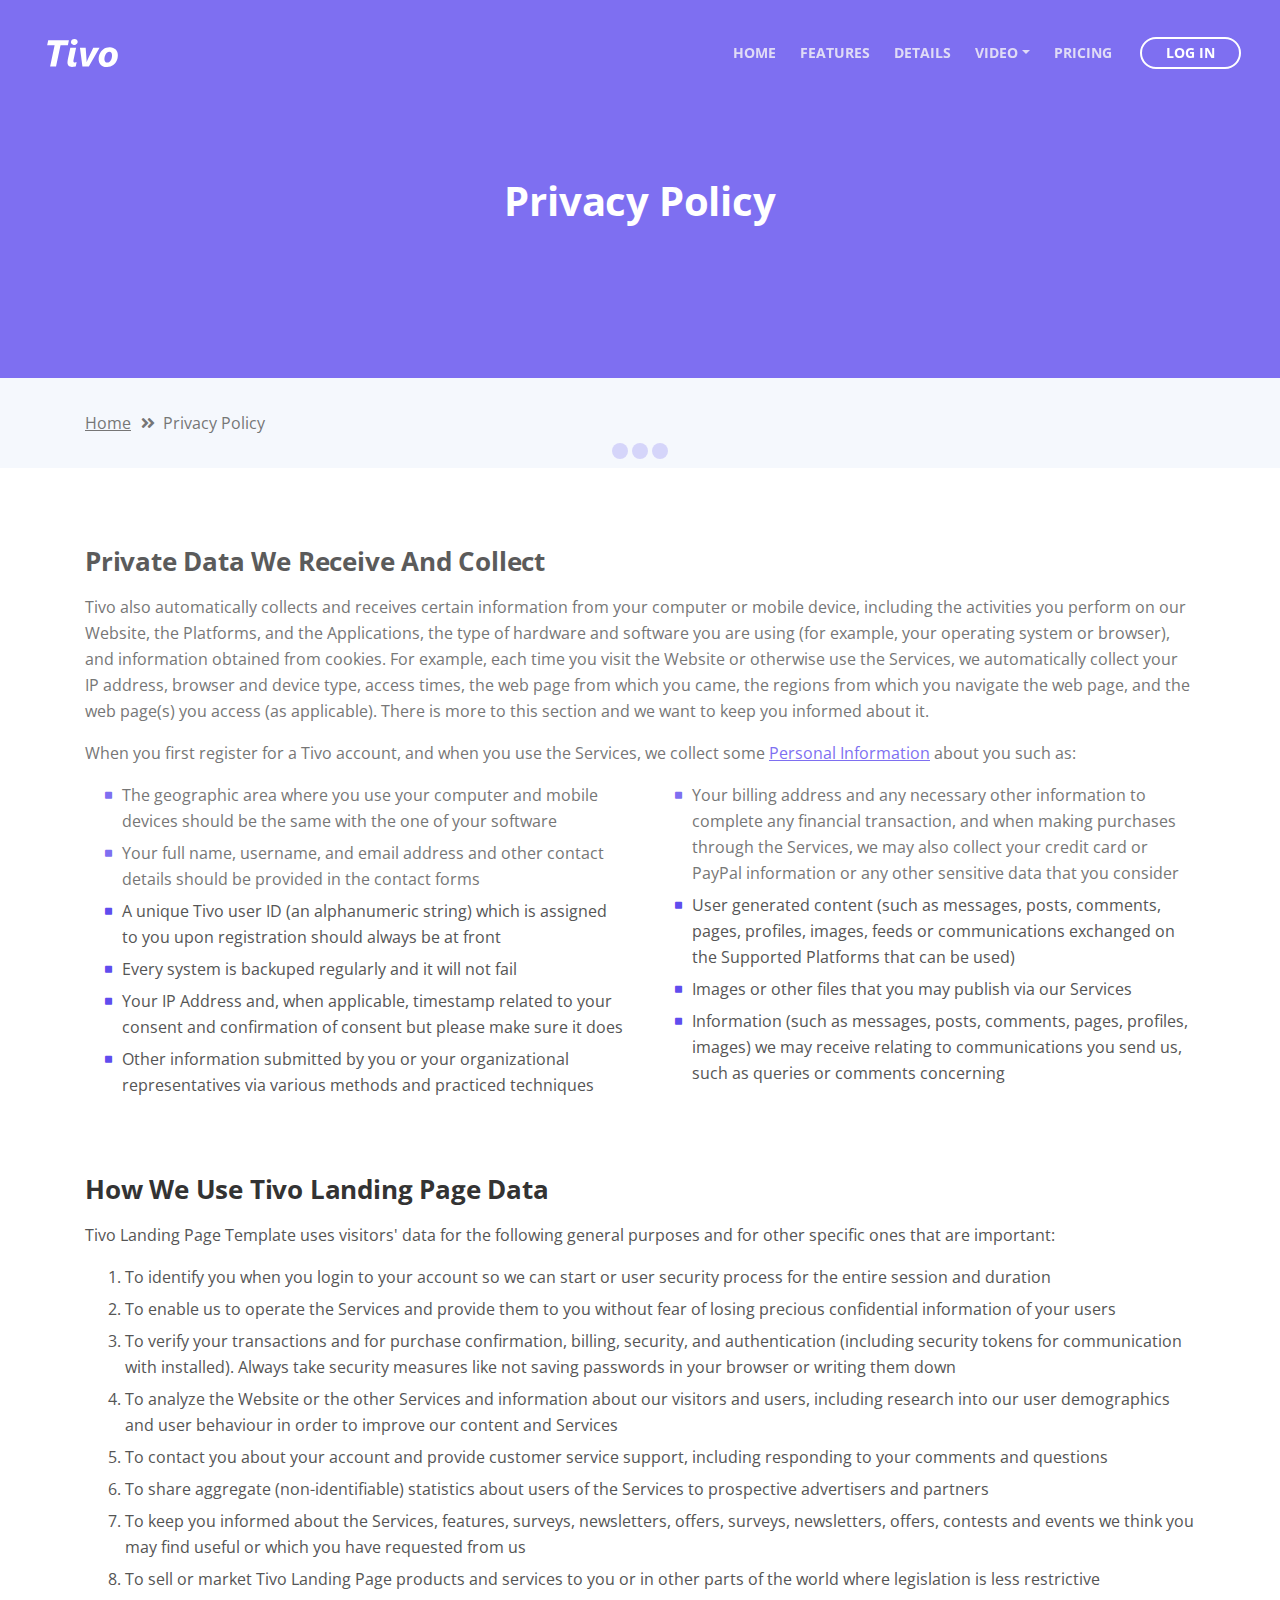
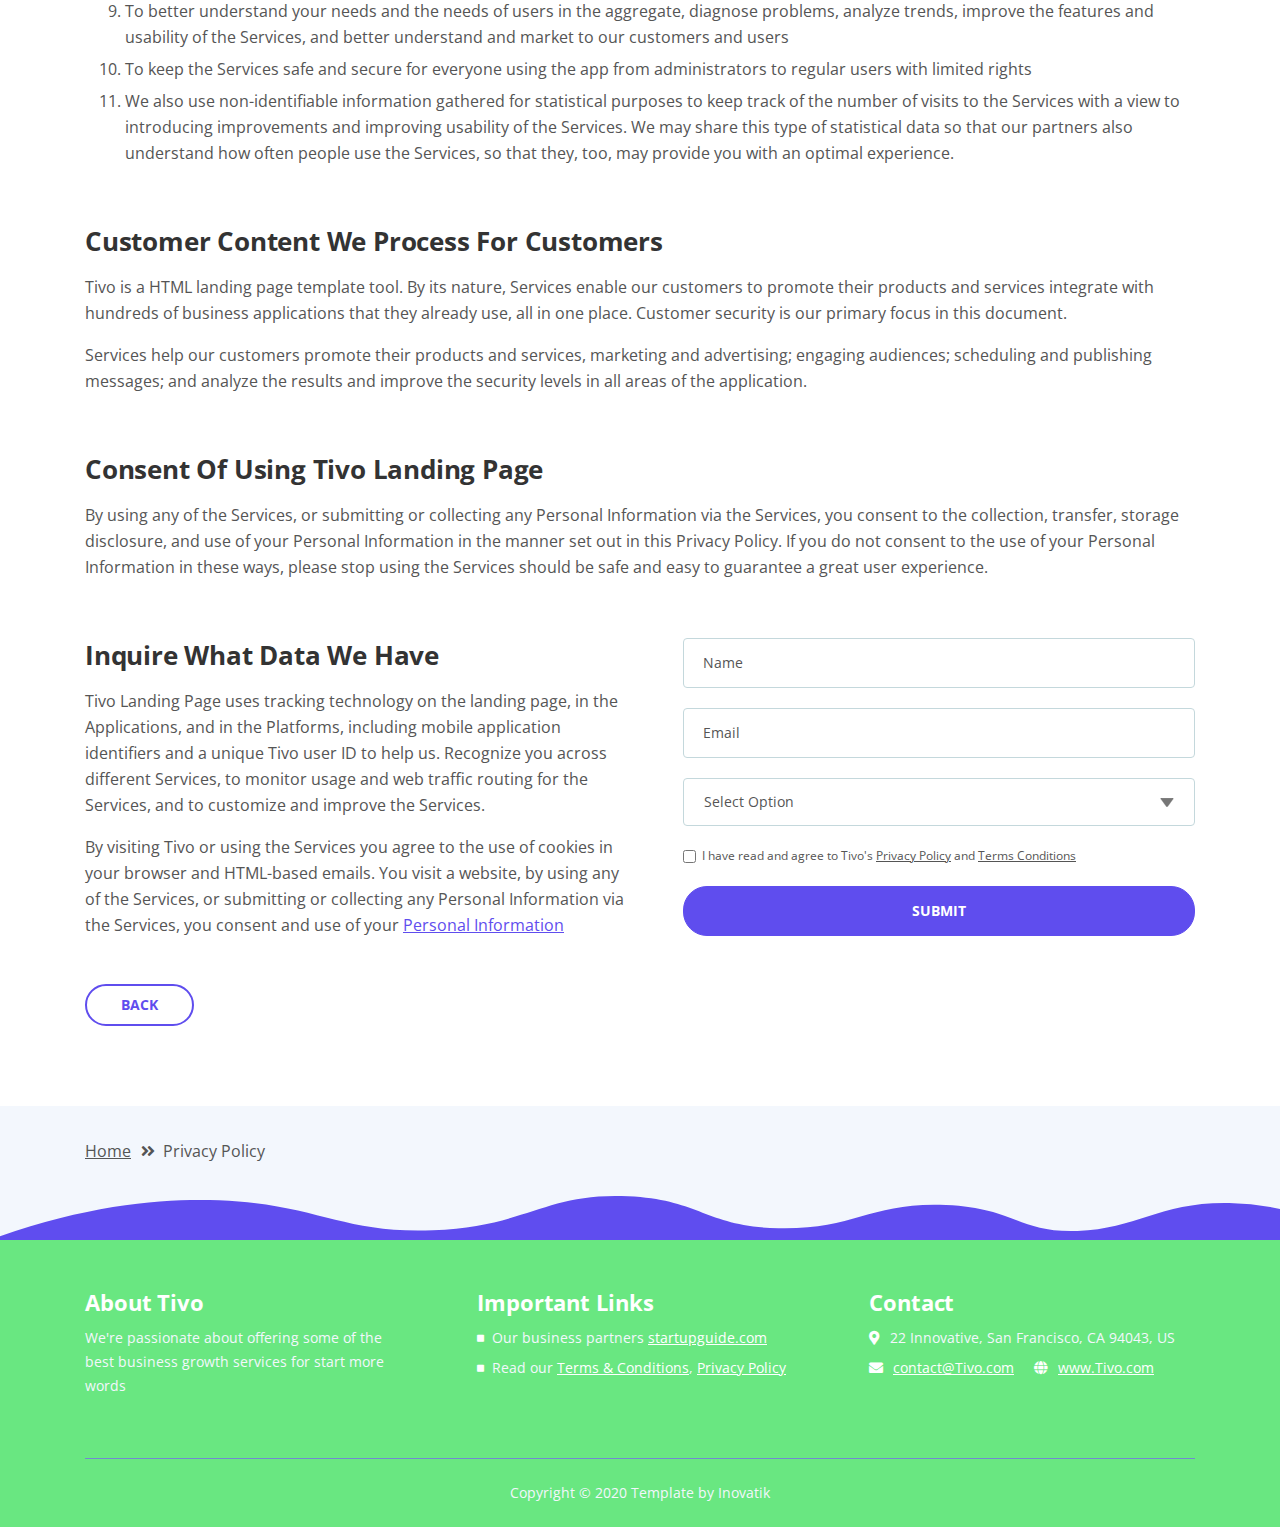
==== commit 79cc6dd2: "Remove unused php and html" ====
--- a/privacy-policy.html
+++ b/privacy-policy.html
@@ -77,7 +77,6 @@
                     <li class="nav-item dropdown">
                         <a class="nav-link dropdown-toggle page-scroll" href="index.html#video" id="navbarDropdown" role="button" aria-haspopup="true" aria-expanded="false">VIDEO</a>
                         <div class="dropdown-menu" aria-labelledby="navbarDropdown">
-                            <a class="dropdown-item" href="article-details.html"><span class="item-text">ARTICLE DETAILS</span></a>
                             <div class="dropdown-items-divide-hr"></div>
                             <a class="dropdown-item" href="terms-conditions.html"><span class="item-text">TERMS CONDITIONS</span></a>
                             <div class="dropdown-items-divide-hr"></div>
@@ -91,7 +90,7 @@
                     </li>
                 </ul>
                 <span class="nav-item">
-                    <a class="btn-outline-sm" href="log-in.html">LOG IN</a>
+                    <a class="btn-outline-sm" href="">LOG IN</a>
                 </span>
             </div>
         </div> <!-- end of container -->
--- a/css/styles.css
+++ b/css/styles.css
@@ -105,15 +105,6 @@
 	margin-bottom: 3.25rem;
 }
 
-.testimonial-text {
-	font: italic 400 1rem/1.625rem "Open Sans", sans-serif;
-}
-
-.testimonial-author {
-	font: 700 1rem/1.625rem "Open Sans", sans-serif;
-	letter-spacing: -0.1px;
-}
-
 .li-space-lg li {
 	margin-bottom: 0.375rem;
 }
@@ -782,7 +773,7 @@
 /*    04. Header     */
 /*********************/
 .header {
-	background-color: #5f4dee;
+	background-color: #008FF9;
 }
 
 .header .header-content {
@@ -1111,74 +1102,6 @@
 	border-radius: 0.75rem;
 }
 
-.basic-2 .video-wrapper {
-	position: relative;
-}
-
-/* Video Play Button */
-.basic-2 .video-play-button {
-	position: absolute;
-	z-index: 10;
-	top: 50%;
-	left: 50%;
-	display: block;
-	box-sizing: content-box;
-	width: 2rem;
-	height: 2.75rem;
-	padding: 1.125rem 1.25rem 1.125rem 1.75rem;
-	border-radius: 50%;
-	-webkit-transform: translateX(-50%) translateY(-50%);
-	-ms-transform: translateX(-50%) translateY(-50%);
-	transform: translateX(-50%) translateY(-50%);
-}
-  
-.basic-2 .video-play-button:before {
-	content: "";
-	position: absolute;
-	z-index: 0;
-	top: 50%;
-	left: 50%;
-	display: block;
-	width: 4.75rem;
-	height: 4.75rem;
-	border-radius: 50%;
-	background: #5f4dee;
-	animation: pulse-border 1500ms ease-out infinite;
-	-webkit-transform: translateX(-50%) translateY(-50%);
-	-ms-transform: translateX(-50%) translateY(-50%);
-	transform: translateX(-50%) translateY(-50%);
-}
-  
-.basic-2 .video-play-button:after {
-	content: "";
-	position: absolute;
-	z-index: 1;
-	top: 50%;
-	left: 50%;
-	display: block;
-	width: 4.375rem;
-	height: 4.375rem;
-	border-radius: 50%;
-	background: #5f4dee;
-	transition: all 200ms;
-	-webkit-transform: translateX(-50%) translateY(-50%);
-	-ms-transform: translateX(-50%) translateY(-50%);
-	transform: translateX(-50%) translateY(-50%);
-}
-  
-.basic-2 .video-play-button span {
-	position: relative;
-	display: block;
-	z-index: 3;
-	top: 0.375rem;
-	left: 0.25rem;
-	width: 0;
-	height: 0;
-	border-left: 1.625rem solid #fff;
-	border-top: 1rem solid transparent;
-	border-bottom: 1rem solid transparent;
-}
-  
 @keyframes pulse-border {
 	0% {
 		transform: translateX(-50%) translateY(-50%) translateZ(0) scale(1);
@@ -1404,7 +1327,7 @@
 .footer {
 	padding-top: 3rem;
 	padding-bottom: 0.5rem;
-	background-color: #5f4dee;
+	background-color: #69E781;
 }
 
 .footer .footer-col {
@@ -1453,7 +1376,7 @@
 .copyright {
 	padding-top: 1rem;
 	padding-bottom: 0.375rem;
-	background-color: #5f4dee;
+	background-color: #69E781;
 	text-align: center;
 }
 
